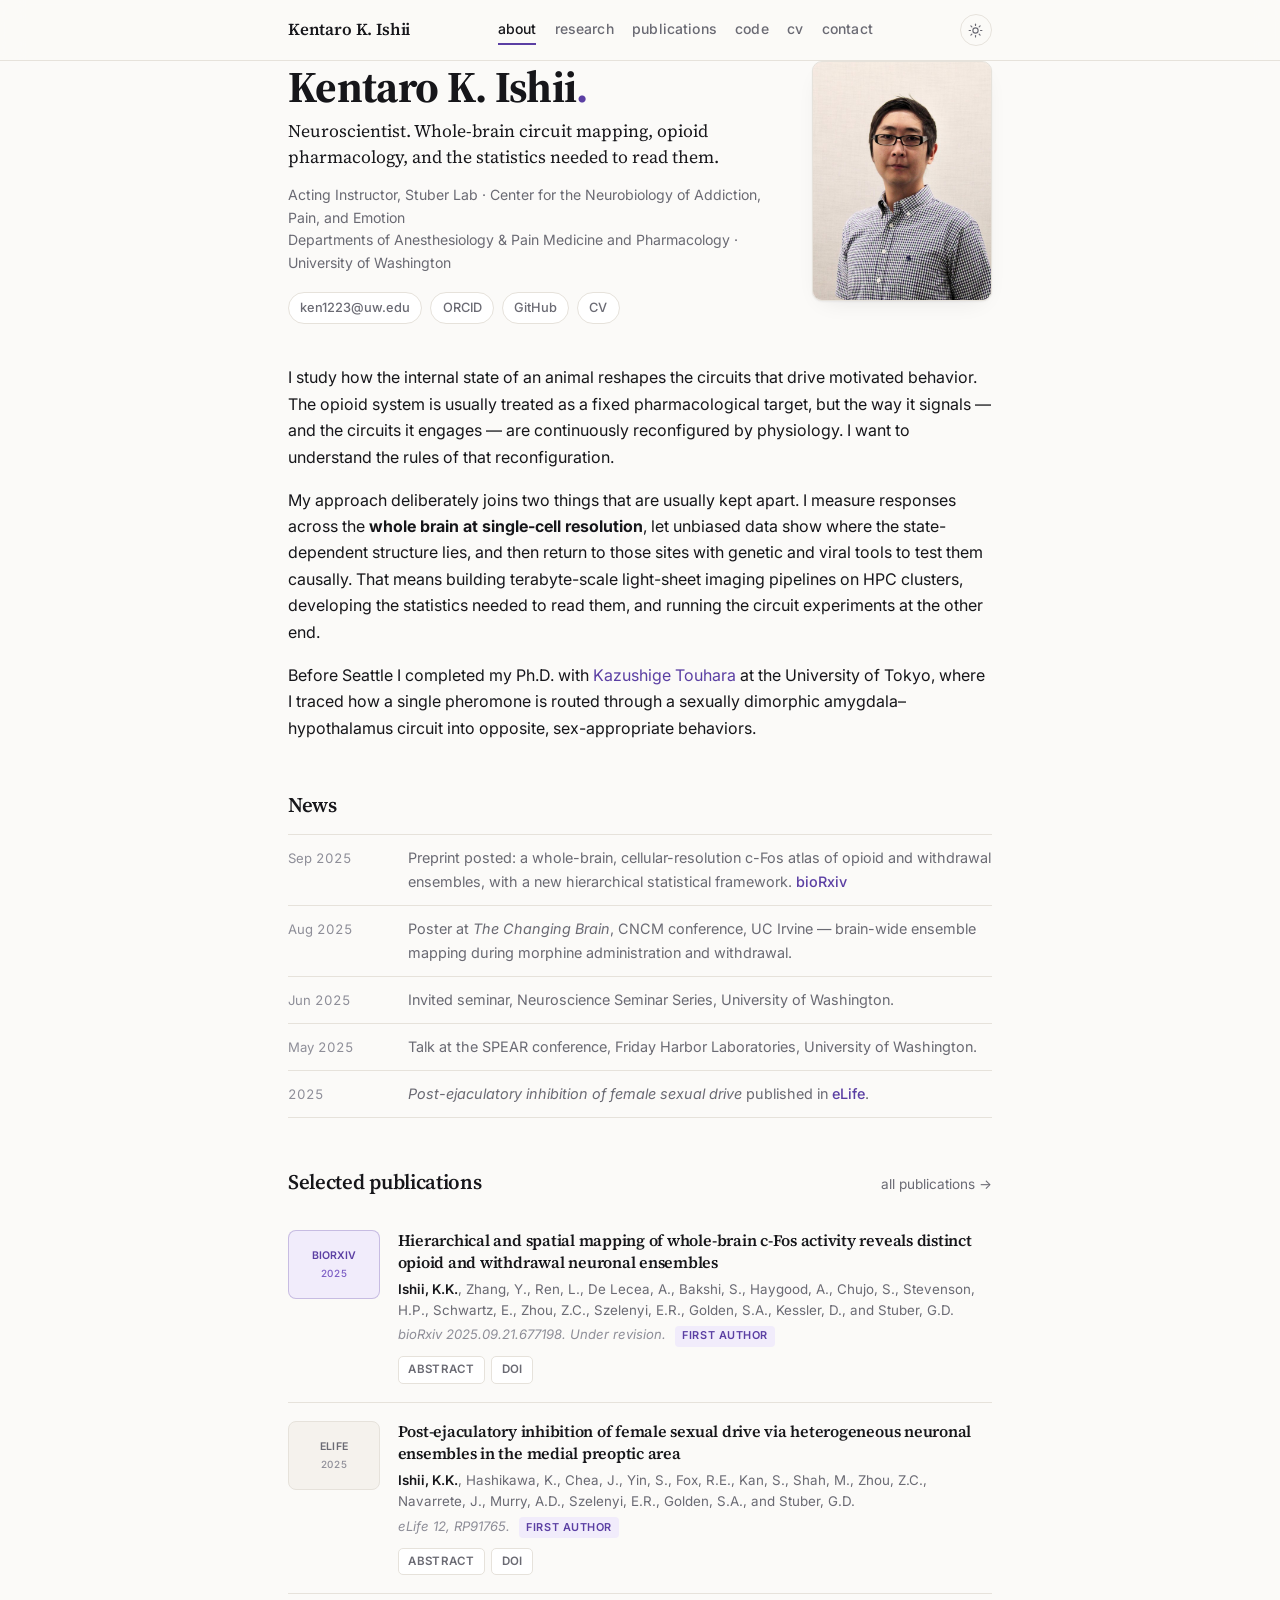
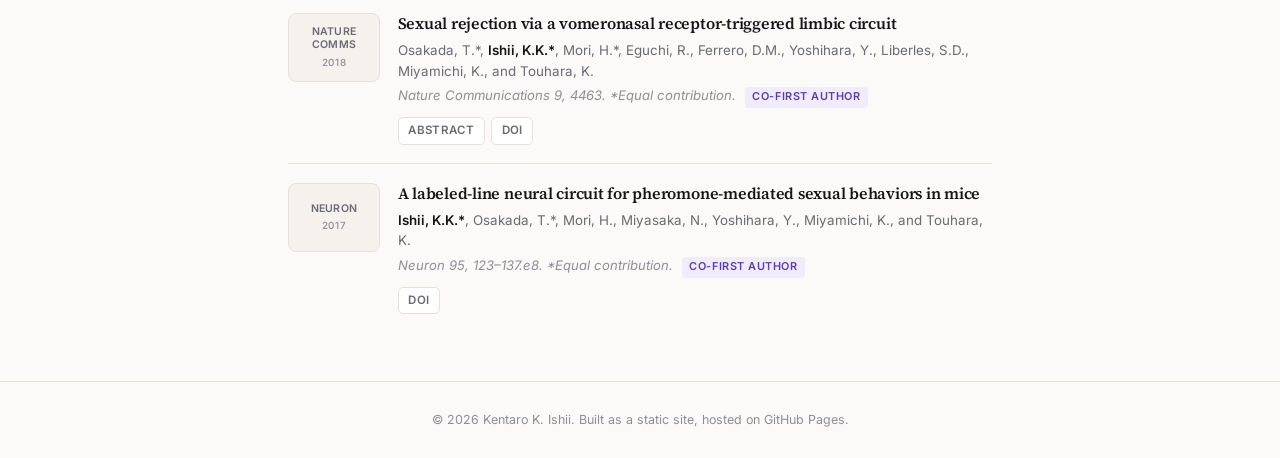
==== index.html @ fa26fb5e "Personal academic website" ====
<!doctype html>
<html lang="en">
<head>
<meta charset="utf-8">
<meta name="viewport" content="width=device-width, initial-scale=1">
<title>Kentaro K. Ishii</title>
<meta name="description" content="Neuroscientist at the University of Washington working on whole-brain circuit mapping, opioid pharmacology, and motivated behavior.">
<meta name="author" content="Kentaro K. Ishii">
<meta property="og:title" content="Kentaro K. Ishii">
<meta property="og:description" content="Neuroscientist at the University of Washington working on whole-brain circuit mapping, opioid pharmacology, and motivated behavior.">
<meta property="og:type" content="website">
<link rel="icon" href="data:image/svg+xml,<svg xmlns='http://www.w3.org/2000/svg' viewBox='0 0 100 100'><text y='.9em' font-size='90'>&#129504;</text></svg>">
<link rel="preconnect" href="https://fonts.googleapis.com">
<link rel="preconnect" href="https://fonts.gstatic.com" crossorigin>
<link href="https://fonts.googleapis.com/css2?family=Inter:wght@400;500;600&family=Source+Serif+4:opsz,wght@8..60,400;8..60,600;8..60,700&display=swap" rel="stylesheet">
<link rel="stylesheet" href="assets/css/style.css">
<script>
(function(){try{var t=localStorage.getItem('theme');if(t){document.documentElement.setAttribute('data-theme',t);}}catch(e){}})();
</script>
</head>
<body>
<a class="skip" href="#main">Skip to content</a>
<header class="site-head">
  <div class="wrap head-inner">
    <a class="brand" href="index.html">Kentaro&nbsp;K.&nbsp;Ishii</a>
    <nav class="nav">
          <a href="index.html" class="active">about</a>
          <a href="research.html">research</a>
          <a href="publications.html">publications</a>
          <a href="code.html">code</a>
          <a href="cv.html">cv</a>
          <a href="contact.html">contact</a>
    </nav>
    <div class="head-ctrl">
      <button class="theme" aria-label="Toggle dark mode" title="Toggle dark mode">
        <svg class="ic-sun" viewBox="0 0 24 24" aria-hidden="true"><circle cx="12" cy="12" r="4.2"/><g><line x1="12" y1="1.8" x2="12" y2="4"/><line x1="12" y1="20" x2="12" y2="22.2"/><line x1="1.8" y1="12" x2="4" y2="12"/><line x1="20" y1="12" x2="22.2" y2="12"/><line x1="4.6" y1="4.6" x2="6.2" y2="6.2"/><line x1="17.8" y1="17.8" x2="19.4" y2="19.4"/><line x1="4.6" y1="19.4" x2="6.2" y2="17.8"/><line x1="17.8" y1="6.2" x2="19.4" y2="4.6"/></g></svg>
        <svg class="ic-moon" viewBox="0 0 24 24" aria-hidden="true"><path d="M20.5 14.5A8.6 8.6 0 0 1 9.5 3.5a8.6 8.6 0 1 0 11 11z"/></svg>
      </button>
      <button class="navtoggle" aria-label="Toggle navigation" aria-expanded="false">
        <span></span><span></span><span></span>
      </button>
    </div>
  </div>
</header>
<main id="main" class="wrap">

  <section class="hero">
    <div class="hero-text">
      <h1>Kentaro K. Ishii<span class="dot">.</span></h1>
      <p class="tagline">Neuroscientist. Whole-brain circuit mapping, opioid pharmacology, and the statistics needed to read them.</p>
      <p class="affil">Acting Instructor, Stuber Lab &middot; Center for the Neurobiology of Addiction, Pain, and Emotion<br>
      Departments of Anesthesiology &amp; Pain Medicine and Pharmacology &middot; University of Washington</p>
      <ul class="iconlinks">
        <li><a href="mailto:ken1223@uw.edu">ken1223@uw.edu</a></li>
        <li><a href="https://orcid.org/0000-0002-7956-0806" target="_blank" rel="noopener">ORCID</a></li>
        <li><a href="https://github.com/kenjp1223" target="_blank" rel="noopener">GitHub</a></li>
        <li><a href="cv.html">CV</a></li>
      </ul>
    </div>
    <figure class="portrait">
      <img src="assets/img/profile.jpg" alt="Kentaro K. Ishii" width="420" height="560">
    </figure>
  </section>

  <section class="prose">
    <p>I study how the internal state of an animal reshapes the circuits that drive motivated behavior. The opioid system is usually treated as a fixed pharmacological target, but the way it signals &mdash; and the circuits it engages &mdash; are continuously reconfigured by physiology. I want to understand the rules of that reconfiguration.</p>
    <p>My approach deliberately joins two things that are usually kept apart. I measure responses across the <strong>whole brain at single-cell resolution</strong>, let unbiased data show where the state-dependent structure lies, and then return to those sites with genetic and viral tools to test them causally. That means building terabyte-scale light-sheet imaging pipelines on HPC clusters, developing the statistics needed to read them, and running the circuit experiments at the other end.</p>
    <p>Before Seattle I completed my Ph.D. with <a href="https://www.bi.a.u-tokyo.ac.jp/cbc/" target="_blank" rel="noopener">Kazushige Touhara</a> at the University of Tokyo, where I traced how a single pheromone is routed through a sexually dimorphic amygdala&ndash;hypothalamus circuit into opposite, sex-appropriate behaviors.</p>
  </section>

  <section>
    <h2>News</h2>
    <ul class="news">
      <li><span class="date">Sep 2025</span><span class="what">Preprint posted: a whole-brain, cellular-resolution c-Fos atlas of opioid and withdrawal ensembles, with a new hierarchical statistical framework. <a href="https://doi.org/10.1101/2025.09.21.677198">bioRxiv</a></span></li>
      <li><span class="date">Aug 2025</span><span class="what">Poster at <em>The Changing Brain</em>, CNCM conference, UC Irvine — brain-wide ensemble mapping during morphine administration and withdrawal.</span></li>
      <li><span class="date">Jun 2025</span><span class="what">Invited seminar, Neuroscience Seminar Series, University of Washington.</span></li>
      <li><span class="date">May 2025</span><span class="what">Talk at the SPEAR conference, Friday Harbor Laboratories, University of Washington.</span></li>
      <li><span class="date">2025</span><span class="what"><em>Post-ejaculatory inhibition of female sexual drive</em> published in <a href="https://doi.org/10.7554/eLife.91765">eLife</a>.</span></li>
    </ul>
  </section>

  <section>
    <div class="sec-head">
      <h2>Selected publications</h2>
      <a class="more" href="publications.html">all publications &rarr;</a>
    </div>
    <ol class="pubs">
      <li class="pub">
        <div class="venue v-preprint"><span>bioRxiv</span><span class="vy">2025</span></div>
        <div class="pub-body">
          <h3 class="pub-title">Hierarchical and spatial mapping of whole-brain c-Fos activity reveals distinct opioid and withdrawal neuronal ensembles</h3>
          <p class="authors"><strong>Ishii, K.K.</strong>, Zhang, Y., Ren, L., De Lecea, A., Bakshi, S., Haygood, A., Chujo, S., Stevenson, H.P., Schwartz, E., Zhou, Z.C., Szelenyi, E.R., Golden, S.A., Kessler, D., and Stuber, G.D.</p>
          <p class="ref"><em>bioRxiv 2025.09.21.677198. Under revision.</em> <span class="role">First author</span></p>
          <div class="links"><button class="btn btn-abs" aria-expanded="false" aria-controls="abss0">Abstract</button><a class="btn" href="https://doi.org/10.1101/2025.09.21.677198" target="_blank" rel="noopener">DOI</a></div>
          <div class="abs" id="abss0" hidden><p>How opioid exposure and withdrawal states shape brain activity at the systems and circuit level remains poorly understood. Here, we use whole-brain, cellular-resolution c-Fos mapping to define brain-wide activity patterns and neuronal ensembles associated with morphine administration and withdrawal. To account for the brain's anatomically nested structure, we developed and applied a hierarchical statistical framework that detects region-specific changes in activity and outperforms conventional methods that treat brain regions as individual, unrelated units. These distributed signals formed ensembles with consistent and anatomically structured patterns of activity.</p></div>
        </div>
      </li>
      <li class="pub">
        <div class="venue v-journal"><span>eLife</span><span class="vy">2025</span></div>
        <div class="pub-body">
          <h3 class="pub-title">Post-ejaculatory inhibition of female sexual drive via heterogeneous neuronal ensembles in the medial preoptic area</h3>
          <p class="authors"><strong>Ishii, K.K.</strong>, Hashikawa, K., Chea, J., Yin, S., Fox, R.E., Kan, S., Shah, M., Zhou, Z.C., Navarrete, J., Murry, A.D., Szelenyi, E.R., Golden, S.A., and Stuber, G.D.</p>
          <p class="ref"><em>eLife 12, RP91765.</em> <span class="role">First author</span></p>
          <div class="links"><button class="btn btn-abs" aria-expanded="false" aria-controls="abss1">Abstract</button><a class="btn" href="https://doi.org/10.7554/eLife.91765" target="_blank" rel="noopener">DOI</a></div>
          <div class="abs" id="abss1" hidden><p>Male ejaculation acutely suppresses sexual motivation in male mice. In contrast, relatively little is known about how male ejaculation affects sexual motivation and sexual behavior in female mice. How the brain responds to the completion of mating is also unclear. Here, by using a self-paced mating assay, we first demonstrate that female mice show decreased sexual motivation acutely after experiencing male ejaculation. By using brain-wide analysis of activity-dependent labeling, we next pin-pointed the medial preoptic area as a brain region strongly activated during the post-ejaculatory period.</p></div>
        </div>
      </li>
      <li class="pub">
        <div class="venue v-journal"><span>Nature Comms</span><span class="vy">2018</span></div>
        <div class="pub-body">
          <h3 class="pub-title">Sexual rejection via a vomeronasal receptor-triggered limbic circuit</h3>
          <p class="authors">Osakada, T.*, <strong>Ishii, K.K.*</strong>, Mori, H.*, Eguchi, R., Ferrero, D.M., Yoshihara, Y., Liberles, S.D., Miyamichi, K., and Touhara, K.</p>
          <p class="ref"><em>Nature Communications 9, 4463. *Equal contribution.</em> <span class="role">Co-first author</span></p>
          <div class="links"><button class="btn btn-abs" aria-expanded="false" aria-controls="abss2">Abstract</button><a class="btn" href="https://doi.org/10.1038/s41467-018-07003-5" target="_blank" rel="noopener">DOI</a></div>
          <div class="abs" id="abss2" hidden><p>Mating drive is balanced by a need to safeguard resources for offspring, yet the neural basis for negative regulation of mating remains poorly understood. In rodents, pheromones critically regulate sexual behavior. Here, we observe suppression of adult female sexual behavior in mice by exocrine gland-secreting peptide 22 (ESP22), a lacrimal protein from juvenile mice. ESP22 activates a dedicated vomeronasal receptor, V2Rp4, and V2Rp4 knockout eliminates ESP22 effects on sexual behavior. Genetic tracing of ESP22-responsive neural circuits reveals a critical limbic system connection that inhibits reproductive behavior.</p></div>
        </div>
      </li>
      <li class="pub">
        <div class="venue v-journal"><span>Neuron</span><span class="vy">2017</span></div>
        <div class="pub-body">
          <h3 class="pub-title">A labeled-line neural circuit for pheromone-mediated sexual behaviors in mice</h3>
          <p class="authors"><strong>Ishii, K.K.*</strong>, Osakada, T.*, Mori, H., Miyasaka, N., Yoshihara, Y., Miyamichi, K., and Touhara, K.</p>
          <p class="ref"><em>Neuron 95, 123–137.e8. *Equal contribution.</em> <span class="role">Co-first author</span></p>
          <div class="links"><a class="btn" href="https://doi.org/10.1016/j.neuron.2017.05.038" target="_blank" rel="noopener">DOI</a></div>
          
        </div>
      </li>
    </ol>
  </section>
</main>
<footer class="site-foot">
  <div class="wrap">
    <p>&copy; 2026 Kentaro K. Ishii. Built as a static site, hosted on GitHub Pages.</p>
  </div>
</footer>
<script src="assets/js/main.js"></script>
</body>
</html>
---- assets/css/style.css ----
/* ------------------------------------------------------------------
   Kentaro K. Ishii — personal site
   Plain CSS, no build step. Edit the tokens below to restyle.
------------------------------------------------------------------- */

:root {
  --bg:        #fbfaf8;
  --surface:   #ffffff;
  --surface-2: #f5f2ed;
  --text:      #16161a;
  --muted:     #6a6a73;
  --faint:     #8e8e98;
  --border:    #e6e2db;
  --accent:    #5b3fa3;
  --accent-2:  #7a5bc4;
  --accent-bg: #f1ecfb;
  --shadow:    0 1px 2px rgba(20,18,30,.05), 0 8px 24px -12px rgba(20,18,30,.12);
  --radius:    10px;
  --maxw:      46rem;

  --sans: "Inter", -apple-system, BlinkMacSystemFont, "Segoe UI", Roboto, sans-serif;
  --serif: "Source Serif 4", Georgia, "Times New Roman", serif;
}

@media (prefers-color-scheme: dark) {
  :root:not([data-theme="light"]) {
    --bg:        #111114;
    --surface:   #18181d;
    --surface-2: #1f1f26;
    --text:      #e9e9ed;
    --muted:     #9c9ca7;
    --faint:     #7d7d88;
    --border:    #2b2b33;
    --accent:    #b49cf2;
    --accent-2:  #c9b6ff;
    --accent-bg: #211b33;
    --shadow:    0 1px 2px rgba(0,0,0,.4), 0 8px 24px -12px rgba(0,0,0,.6);
  }
}
:root[data-theme="dark"] {
  --bg:        #111114;
  --surface:   #18181d;
  --surface-2: #1f1f26;
  --text:      #e9e9ed;
  --muted:     #9c9ca7;
  --faint:     #7d7d88;
  --border:    #2b2b33;
  --accent:    #b49cf2;
  --accent-2:  #c9b6ff;
  --accent-bg: #211b33;
  --shadow:    0 1px 2px rgba(0,0,0,.4), 0 8px 24px -12px rgba(0,0,0,.6);
}

*, *::before, *::after { box-sizing: border-box; }

html { -webkit-text-size-adjust: 100%; scroll-behavior: smooth; }

body {
  margin: 0;
  background: var(--bg);
  color: var(--text);
  font-family: var(--sans);
  font-size: 1rem;
  line-height: 1.65;
  -webkit-font-smoothing: antialiased;
}

.wrap { width: 100%; max-width: var(--maxw); margin: 0 auto; padding: 0 16px; }

a { color: var(--accent); text-decoration: none; text-underline-offset: 3px; }
a:hover { text-decoration: underline; }

.skip {
  position: absolute; left: -9999px;
  background: var(--accent); color: #fff; padding: .6rem 1rem; border-radius: 0 0 8px 0; z-index: 99;
}
.skip:focus { left: 0; top: 0; }

/* ---------------------------------------------------------- header / nav */
.site-head {
  position: sticky; top: 0; z-index: 40;
  background: color-mix(in srgb, var(--bg) 88%, transparent);
  backdrop-filter: saturate(180%) blur(12px);
  -webkit-backdrop-filter: saturate(180%) blur(12px);
  border-bottom: 1px solid var(--border);
}
.head-inner {
  display: flex; align-items: center; justify-content: space-between;
  gap: 1rem; min-height: 60px; flex-wrap: wrap;
}
.brand {
  font-family: var(--serif); font-weight: 600; font-size: 1.05rem;
  color: var(--text); letter-spacing: -.01em; white-space: nowrap;
}
.brand:hover { color: var(--accent); text-decoration: none; }

.nav { display: flex; align-items: center; gap: 1.15rem; }
.head-ctrl { display: flex; align-items: center; gap: .4rem; }
.nav a {
  color: var(--muted); font-size: .875rem; font-weight: 500;
  padding: 2px 0; border-bottom: 2px solid transparent; letter-spacing: .01em;
}
.nav a:hover { color: var(--text); text-decoration: none; }
.nav a.active { color: var(--text); border-bottom-color: var(--accent); }

.theme {
  background: none; border: 1px solid var(--border); border-radius: 50%;
  width: 32px; height: 32px; display: grid; place-items: center;
  cursor: pointer; color: var(--muted); padding: 0; flex: none;
}
.theme:hover { color: var(--accent); border-color: var(--accent); }
.theme svg { width: 15px; height: 15px; fill: none; stroke: currentColor; stroke-width: 1.8; stroke-linecap: round; }
.ic-moon { display: none; }
:root[data-theme="dark"] .ic-sun { display: none; }
:root[data-theme="dark"] .ic-moon { display: block; }
@media (prefers-color-scheme: dark) {
  :root:not([data-theme="light"]) .ic-sun { display: none; }
  :root:not([data-theme="light"]) .ic-moon { display: block; }
}

.navtoggle { display: none; background: none; border: 0; cursor: pointer; padding: 8px; }
.navtoggle span { display: block; width: 20px; height: 2px; background: var(--text); border-radius: 2px; margin: 4px 0; transition: .2s; }

/* ---------------------------------------------------------- main spacing */
main { padding: 3rem 16px 4rem; }
section { margin-bottom: 3.25rem; }
section:last-child { margin-bottom: 0; }

h1, h2, h3 { font-family: var(--serif); letter-spacing: -.015em; line-height: 1.2; }
h1 { font-size: clamp(2rem, 6vw, 2.75rem); font-weight: 700; margin: 0 0 .5rem; }
h2 { font-size: 1.3rem; font-weight: 600; margin: 0 0 1rem; }
h3 { font-size: 1.05rem; font-weight: 600; margin: 0 0 .3rem; }

.pagehead { margin-bottom: 2.5rem; }
.lede { color: var(--muted); font-size: 1.02rem; margin: 0; max-width: 40rem; }
.lede .btn-solid { margin-left: .25rem; }

.sec-head { display: flex; align-items: baseline; justify-content: space-between; gap: 1rem; margin-bottom: 1rem; }
.sec-head h2 { margin: 0; }
.more { font-size: .85rem; color: var(--muted); white-space: nowrap; }
.more:hover { color: var(--accent); }

.prose p { margin: 0 0 1.05rem; }
.prose p:last-child { margin-bottom: 0; }

/* ---------------------------------------------------------- hero */
.hero {
  display: grid; grid-template-columns: 1fr 180px; gap: 2.25rem;
  align-items: start; margin-bottom: 2.5rem;
}
.hero h1 { margin-bottom: .35rem; }
.dot { color: var(--accent); }
.tagline {
  font-family: var(--serif); font-size: 1.1rem; color: var(--text);
  margin: 0 0 .85rem; line-height: 1.45;
}
.affil { color: var(--muted); font-size: .88rem; margin: 0 0 1.1rem; line-height: 1.6; }

.iconlinks { list-style: none; display: flex; flex-wrap: wrap; gap: .5rem; padding: 0; margin: 0; }
.iconlinks a {
  display: inline-block; font-size: .8rem; font-weight: 500;
  padding: .3rem .7rem; border: 1px solid var(--border); border-radius: 999px;
  background: var(--surface); color: var(--muted);
}
.iconlinks a:hover { color: var(--accent); border-color: var(--accent); text-decoration: none; }

.portrait { margin: 0; }
.portrait img {
  width: 100%; height: auto; aspect-ratio: 3/4; object-fit: cover; object-position: center 18%;
  border-radius: var(--radius); border: 1px solid var(--border); box-shadow: var(--shadow);
  background: var(--surface-2); display: block;
}

/* ---------------------------------------------------------- news */
.news { list-style: none; padding: 0; margin: 0; border-top: 1px solid var(--border); }
.news li {
  display: grid; grid-template-columns: 6.5rem 1fr; gap: 1rem;
  padding: .7rem 0; border-bottom: 1px solid var(--border); font-size: .9rem;
}
.news .date { color: var(--faint); font-variant-numeric: tabular-nums; font-size: .82rem; padding-top: .1rem; }
.news .what { color: var(--muted); }
.news .what a { font-weight: 500; }

/* ---------------------------------------------------------- publications */
.pubs { list-style: none; padding: 0; margin: 0; counter-reset: pub; }
.yr {
  font-size: 1.6rem; font-weight: 700; color: var(--faint);
  margin: 2.5rem 0 .9rem; padding-bottom: .35rem; border-bottom: 1px solid var(--border);
}
.yr:first-of-type { margin-top: 0; }

.pub {
  display: grid; grid-template-columns: 92px 1fr; gap: 1.1rem;
  padding: 1.15rem 0; border-bottom: 1px solid var(--border);
}
.pub:last-child { border-bottom: 0; }

.venue {
  display: flex; flex-direction: column; align-items: center; justify-content: center;
  text-align: center; aspect-ratio: 4/3; border-radius: 8px; padding: .4rem;
  background: var(--surface-2); border: 1px solid var(--border);
  font-size: .66rem; font-weight: 600; line-height: 1.22; color: var(--muted);
  letter-spacing: .01em; text-transform: uppercase;
  overflow-wrap: anywhere; hyphens: auto;
}
.venue .vy { font-size: .62rem; font-weight: 500; color: var(--faint); margin-top: .25rem; letter-spacing: .06em; }
.v-preprint { background: var(--accent-bg); border-color: color-mix(in srgb, var(--accent) 28%, transparent); color: var(--accent); }
.v-preprint .vy { color: var(--accent-2); }

.pub-title { font-size: 1rem; line-height: 1.35; margin-bottom: .35rem; }
.authors { font-size: .835rem; color: var(--muted); margin: 0 0 .25rem; line-height: 1.55; }
.authors strong { color: var(--text); font-weight: 600; }
.ref { font-size: .82rem; color: var(--faint); margin: 0 0 .6rem; }
.role {
  display: inline-block; font-style: normal; font-size: .68rem; font-weight: 600;
  text-transform: uppercase; letter-spacing: .05em; color: var(--accent);
  background: var(--accent-bg); padding: .1rem .45rem; border-radius: 4px; margin-left: .35rem;
}

.links { display: flex; flex-wrap: wrap; gap: .4rem; }
.btn {
  font: inherit; font-size: .72rem; font-weight: 600; letter-spacing: .03em; text-transform: uppercase;
  padding: .25rem .6rem; border: 1px solid var(--border); border-radius: 5px;
  background: var(--surface); color: var(--muted); cursor: pointer; line-height: 1.5;
}
.btn:hover { color: var(--accent); border-color: var(--accent); text-decoration: none; }
.btn-abs[aria-expanded="true"] { background: var(--accent-bg); color: var(--accent); border-color: var(--accent); }
.btn-solid {
  background: var(--accent); color: #fff; border-color: var(--accent);
  text-transform: none; font-size: .78rem; padding: .35rem .8rem;
}
.btn-solid:hover { background: var(--accent-2); border-color: var(--accent-2); color: #fff; }

.abs {
  margin-top: .7rem; padding: .8rem .9rem; background: var(--surface-2);
  border-left: 2px solid var(--accent); border-radius: 0 6px 6px 0;
}
.abs p { margin: 0; font-size: .85rem; color: var(--muted); line-height: 1.6; }
.v-other { background: var(--surface); }

/* ---------------------------------------------------------- research */
.topics { display: grid; gap: 1.1rem; }
.topic {
  position: relative; background: var(--surface); border: 1px solid var(--border);
  border-radius: var(--radius); padding: 1.5rem 1.5rem 1.3rem; box-shadow: var(--shadow);
}
.tnum {
  font-family: var(--serif); font-size: .78rem; font-weight: 700; color: var(--accent);
  letter-spacing: .1em; display: block; margin-bottom: .4rem;
}
.topic h2 { font-size: 1.15rem; margin-bottom: .6rem; }
.topic p { font-size: .91rem; color: var(--muted); margin: 0 0 .8rem; }
.tags { display: flex; flex-wrap: wrap; gap: .35rem; margin: 0 0 .7rem !important; }
.tags span {
  font-size: .7rem; font-weight: 500; padding: .18rem .55rem; border-radius: 999px;
  background: var(--surface-2); color: var(--faint); border: 1px solid var(--border);
}
.tlink { margin: 0 !important; font-size: .82rem !important; }
.tlink a { font-weight: 500; }

.callout {
  background: var(--accent-bg); border: 1px solid color-mix(in srgb, var(--accent) 22%, transparent);
  border-radius: var(--radius); padding: 1.25rem 1.4rem;
}
.callout p { font-size: .91rem; margin: 0; }

/* ---------------------------------------------------------- code cards */
.cards { display: grid; gap: 1.1rem; }
.card {
  background: var(--surface); border: 1px solid var(--border);
  border-radius: var(--radius); padding: 1.4rem 1.5rem; box-shadow: var(--shadow);
}
.card h2 { font-size: 1.1rem; margin-bottom: .55rem; }
.card p { font-size: .91rem; color: var(--muted); margin: 0 0 .8rem; }
.repo { font-size: .82rem !important; margin: 0 !important; }
.repo code {
  font-family: ui-monospace, SFMono-Regular, Menlo, monospace; font-size: .76rem;
  background: var(--accent-bg); color: var(--accent); padding: .12rem .4rem; border-radius: 4px;
}
.plainlist { padding-left: 1.1rem; margin: 0; }
.plainlist li { font-size: .91rem; color: var(--muted); margin-bottom: .5rem; }
.plainlist strong { color: var(--text); }

/* ---------------------------------------------------------- cv */
.cv h2 {
  font-size: 1.05rem; text-transform: uppercase; letter-spacing: .08em;
  color: var(--faint); font-family: var(--sans); font-weight: 600;
  margin: 2.5rem 0 .9rem; padding-bottom: .4rem; border-bottom: 1px solid var(--border);
}
.cv h2:first-child { margin-top: 0; }
.cvtable { width: 100%; border-collapse: collapse; }
.cvtable td, .cvtable th { padding: .6rem 0; vertical-align: top; border-bottom: 1px solid var(--border); text-align: left; }
.cvtable tr:last-child td { border-bottom: 0; }
.cvtable th { font-size: .7rem; text-transform: uppercase; letter-spacing: .06em; color: var(--faint); font-weight: 600; }
.cvtable .y {
  width: 7.5rem; padding-right: 1rem; color: var(--faint);
  font-size: .8rem; font-variant-numeric: tabular-nums; white-space: nowrap;
}
.cvtable td strong { font-size: .93rem; font-weight: 600; display: block; }
.cvtable .pos { display: block; font-size: .83rem; color: var(--muted); margin-top: .15rem; line-height: 1.55; }
.cvtable .kind {
  display: inline-block; font-size: .66rem; font-weight: 600; text-transform: uppercase;
  letter-spacing: .05em; color: var(--accent); background: var(--accent-bg);
  padding: .1rem .4rem; border-radius: 4px; margin-right: .5rem;
}
.cvtable-3 .now { font-size: .82rem; color: var(--muted); width: 14rem; }
.cvtable td:nth-child(2) { font-size: .88rem; }

.pdfwrap h2 { font-size: 1.05rem; text-transform: uppercase; letter-spacing: .08em; color: var(--faint); font-family: var(--sans); font-weight: 600; }
.pdfview {
  width: 100%; height: 80vh; min-height: 520px; border: 1px solid var(--border);
  border-radius: var(--radius); background: var(--surface-2);
}

/* ---------------------------------------------------------- contact */
.contact { display: grid; grid-template-columns: 1fr 1fr; gap: 1.1rem; }
.ccard {
  background: var(--surface); border: 1px solid var(--border);
  border-radius: var(--radius); padding: 1.3rem 1.4rem; box-shadow: var(--shadow);
}
.ccard h2 {
  font-size: .72rem; text-transform: uppercase; letter-spacing: .08em;
  color: var(--faint); font-family: var(--sans); font-weight: 600; margin-bottom: .7rem;
}
.ccard p { margin: 0 0 .45rem; font-size: .9rem; color: var(--muted); line-height: 1.6; }
.ccard p:last-child { margin-bottom: 0; }
.note {
  font-size: .68rem; text-transform: uppercase; letter-spacing: .05em;
  color: var(--faint); margin-left: .35rem;
}

/* ---------------------------------------------------------- footer */
.site-foot { border-top: 1px solid var(--border); padding: 1.75rem 0; margin-top: 3rem; }
.site-foot p { margin: 0; font-size: .78rem; color: var(--faint); text-align: center; }

/* ---------------------------------------------------------- responsive */
@media (max-width: 680px) {
  main { padding-top: 2rem; }
  .hero { grid-template-columns: 1fr; gap: 1.5rem; }
  .portrait { max-width: 150px; order: -1; }
  .contact { grid-template-columns: 1fr; }
  .pub { grid-template-columns: 62px 1fr; gap: .9rem; }
  .venue { font-size: .6rem; }
  .venue .vy { font-size: .56rem; }
  .news li { grid-template-columns: 1fr; gap: .15rem; }
  .cvtable .y { width: 5.5rem; font-size: .76rem; }
  .cvtable-3 .now { width: auto; }
  .pdfview { height: 60vh; min-height: 380px; }

  .navtoggle { display: block; }
  .head-ctrl { order: 2; }
  .nav {
    order: 3; width: 100%; display: none; flex-direction: column;
    align-items: flex-start; gap: .75rem; padding: .25rem 0 1rem;
  }
  .nav.open { display: flex; }
  .nav a { font-size: .95rem; }
}

@media print {
  .site-head, .site-foot, .skip, .links, .theme { display: none !important; }
  body { background: #fff; color: #000; }
}
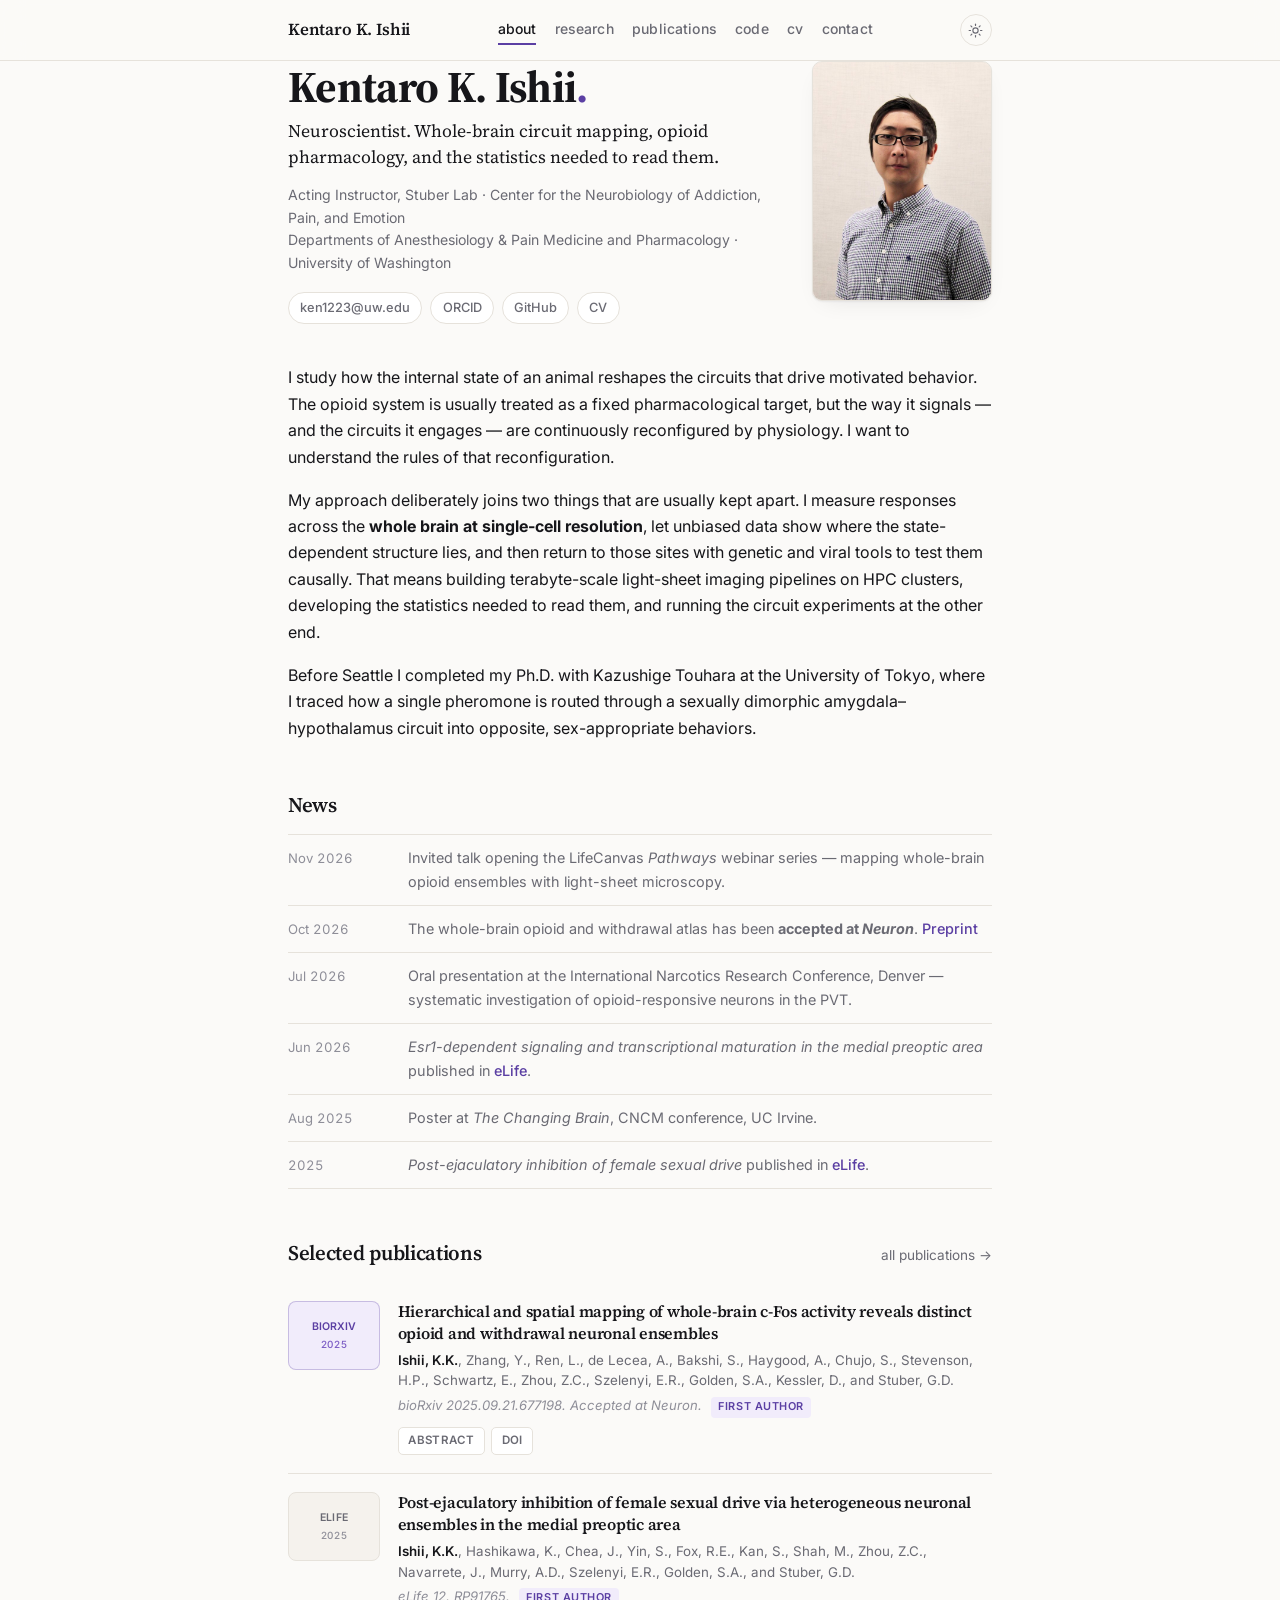
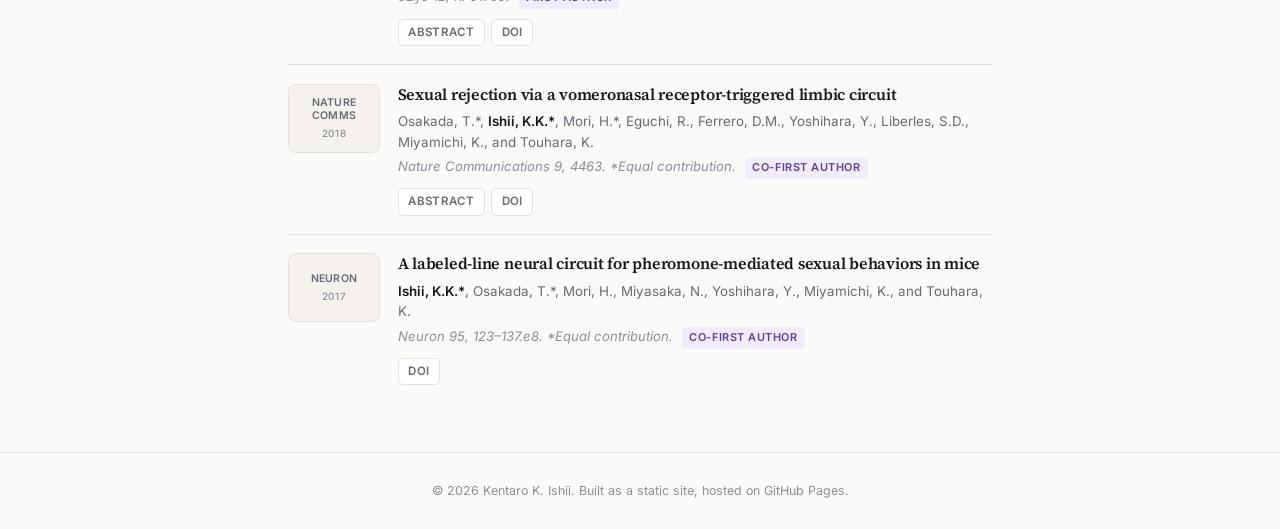
==== commit f113d53d: "Update CV to Oct 2026, add selected publications, lead with reproductive-states research theme" ====
--- a/index.html
+++ b/index.html
@@ -65,16 +65,17 @@
   <section class="prose">
     <p>I study how the internal state of an animal reshapes the circuits that drive motivated behavior. The opioid system is usually treated as a fixed pharmacological target, but the way it signals &mdash; and the circuits it engages &mdash; are continuously reconfigured by physiology. I want to understand the rules of that reconfiguration.</p>
     <p>My approach deliberately joins two things that are usually kept apart. I measure responses across the <strong>whole brain at single-cell resolution</strong>, let unbiased data show where the state-dependent structure lies, and then return to those sites with genetic and viral tools to test them causally. That means building terabyte-scale light-sheet imaging pipelines on HPC clusters, developing the statistics needed to read them, and running the circuit experiments at the other end.</p>
-    <p>Before Seattle I completed my Ph.D. with <a href="https://www.bi.a.u-tokyo.ac.jp/cbc/" target="_blank" rel="noopener">Kazushige Touhara</a> at the University of Tokyo, where I traced how a single pheromone is routed through a sexually dimorphic amygdala&ndash;hypothalamus circuit into opposite, sex-appropriate behaviors.</p>
+    <p>Before Seattle I completed my Ph.D. with Kazushige Touhara at the University of Tokyo, where I traced how a single pheromone is routed through a sexually dimorphic amygdala&ndash;hypothalamus circuit into opposite, sex-appropriate behaviors.</p>
   </section>
 
   <section>
     <h2>News</h2>
     <ul class="news">
-      <li><span class="date">Sep 2025</span><span class="what">Preprint posted: a whole-brain, cellular-resolution c-Fos atlas of opioid and withdrawal ensembles, with a new hierarchical statistical framework. <a href="https://doi.org/10.1101/2025.09.21.677198">bioRxiv</a></span></li>
-      <li><span class="date">Aug 2025</span><span class="what">Poster at <em>The Changing Brain</em>, CNCM conference, UC Irvine — brain-wide ensemble mapping during morphine administration and withdrawal.</span></li>
-      <li><span class="date">Jun 2025</span><span class="what">Invited seminar, Neuroscience Seminar Series, University of Washington.</span></li>
-      <li><span class="date">May 2025</span><span class="what">Talk at the SPEAR conference, Friday Harbor Laboratories, University of Washington.</span></li>
+      <li><span class="date">Nov 2026</span><span class="what">Invited talk opening the LifeCanvas <em>Pathways</em> webinar series — mapping whole-brain opioid ensembles with light-sheet microscopy.</span></li>
+      <li><span class="date">Oct 2026</span><span class="what">The whole-brain opioid and withdrawal atlas has been <strong>accepted at <em>Neuron</em></strong>. <a href="https://doi.org/10.1101/2025.09.21.677198">Preprint</a></span></li>
+      <li><span class="date">Jul 2026</span><span class="what">Oral presentation at the International Narcotics Research Conference, Denver — systematic investigation of opioid-responsive neurons in the PVT.</span></li>
+      <li><span class="date">Jun 2026</span><span class="what"><em>Esr1-dependent signaling and transcriptional maturation in the medial preoptic area</em> published in <a href="https://doi.org/10.7554/eLife.106347">eLife</a>.</span></li>
+      <li><span class="date">Aug 2025</span><span class="what">Poster at <em>The Changing Brain</em>, CNCM conference, UC Irvine.</span></li>
       <li><span class="date">2025</span><span class="what"><em>Post-ejaculatory inhibition of female sexual drive</em> published in <a href="https://doi.org/10.7554/eLife.91765">eLife</a>.</span></li>
     </ul>
   </section>
@@ -89,8 +90,8 @@
         <div class="venue v-preprint"><span>bioRxiv</span><span class="vy">2025</span></div>
         <div class="pub-body">
           <h3 class="pub-title">Hierarchical and spatial mapping of whole-brain c-Fos activity reveals distinct opioid and withdrawal neuronal ensembles</h3>
-          <p class="authors"><strong>Ishii, K.K.</strong>, Zhang, Y., Ren, L., De Lecea, A., Bakshi, S., Haygood, A., Chujo, S., Stevenson, H.P., Schwartz, E., Zhou, Z.C., Szelenyi, E.R., Golden, S.A., Kessler, D., and Stuber, G.D.</p>
-          <p class="ref"><em>bioRxiv 2025.09.21.677198. Under revision.</em> <span class="role">First author</span></p>
+          <p class="authors"><strong>Ishii, K.K.</strong>, Zhang, Y., Ren, L., de Lecea, A., Bakshi, S., Haygood, A., Chujo, S., Stevenson, H.P., Schwartz, E., Zhou, Z.C., Szelenyi, E.R., Golden, S.A., Kessler, D., and Stuber, G.D.</p>
+          <p class="ref"><em>bioRxiv 2025.09.21.677198. Accepted at Neuron.</em> <span class="role">First author</span></p>
           <div class="links"><button class="btn btn-abs" aria-expanded="false" aria-controls="abss0">Abstract</button><a class="btn" href="https://doi.org/10.1101/2025.09.21.677198" target="_blank" rel="noopener">DOI</a></div>
           <div class="abs" id="abss0" hidden><p>How opioid exposure and withdrawal states shape brain activity at the systems and circuit level remains poorly understood. Here, we use whole-brain, cellular-resolution c-Fos mapping to define brain-wide activity patterns and neuronal ensembles associated with morphine administration and withdrawal. To account for the brain's anatomically nested structure, we developed and applied a hierarchical statistical framework that detects region-specific changes in activity and outperforms conventional methods that treat brain regions as individual, unrelated units. These distributed signals formed ensembles with consistent and anatomically structured patterns of activity.</p></div>
         </div>
--- a/assets/css/style.css
+++ b/assets/css/style.css
@@ -238,6 +238,26 @@
 .abs p { margin: 0; font-size: .85rem; color: var(--muted); line-height: 1.6; }
 .v-other { background: var(--surface); }
 
+/* selected-publications block */
+.featured {
+  background: var(--surface); border: 1px solid var(--border);
+  border-radius: var(--radius); padding: .4rem 1.4rem 1rem; box-shadow: var(--shadow);
+  margin-bottom: 3rem;
+}
+.yr-sel {
+  font-family: var(--sans); font-size: .72rem; font-weight: 600;
+  text-transform: uppercase; letter-spacing: .1em; color: var(--accent);
+  border-bottom-color: color-mix(in srgb, var(--accent) 25%, transparent);
+  margin: 1.1rem 0 .3rem;
+}
+.featured .pub:last-child { border-bottom: 0; padding-bottom: .3rem; }
+.allhead {
+  font-size: .72rem; font-weight: 600; text-transform: uppercase; letter-spacing: .1em;
+  font-family: var(--sans); color: var(--faint);
+  margin: 0 0 1.4rem; padding-bottom: .4rem; border-bottom: 1px solid var(--border);
+}
+.allhead + .yr, .featured + section .yr { margin-top: 0; }
+
 /* ---------------------------------------------------------- research */
 .topics { display: grid; gap: 1.1rem; }
 .topic {
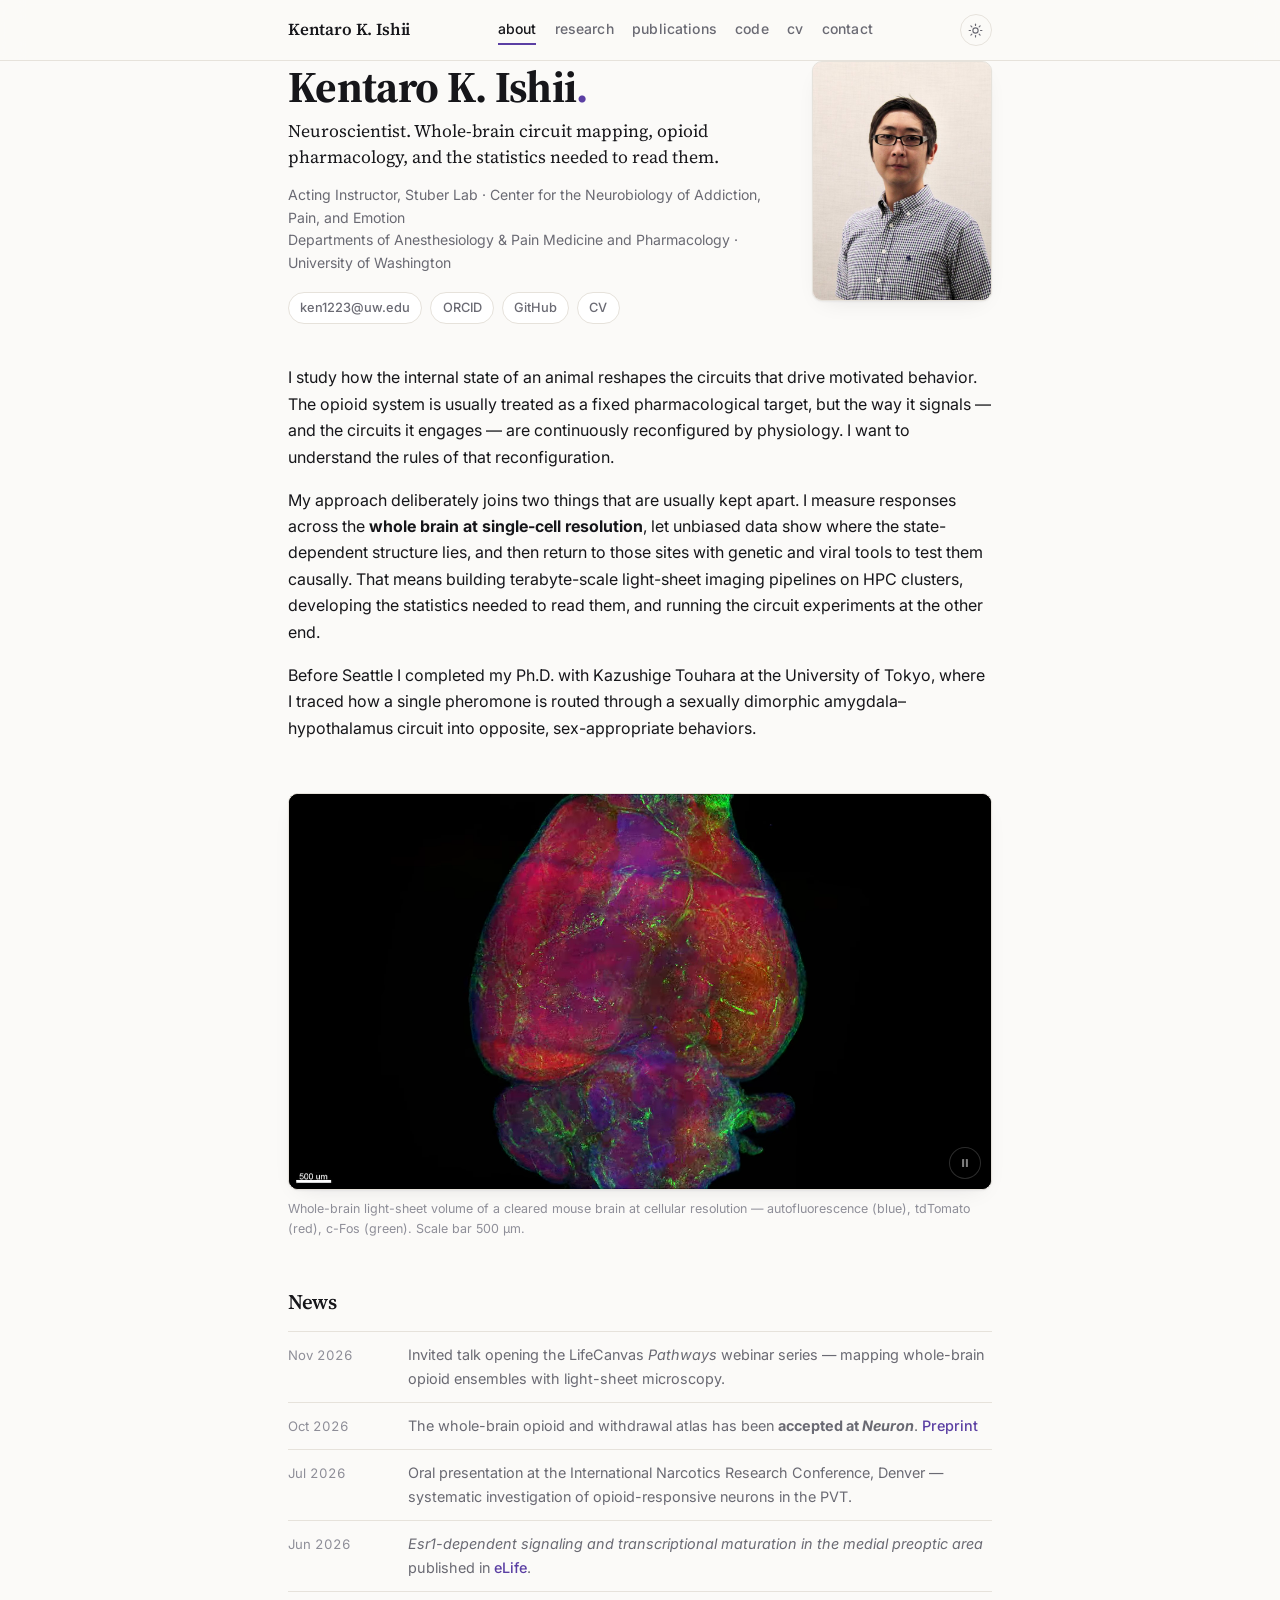
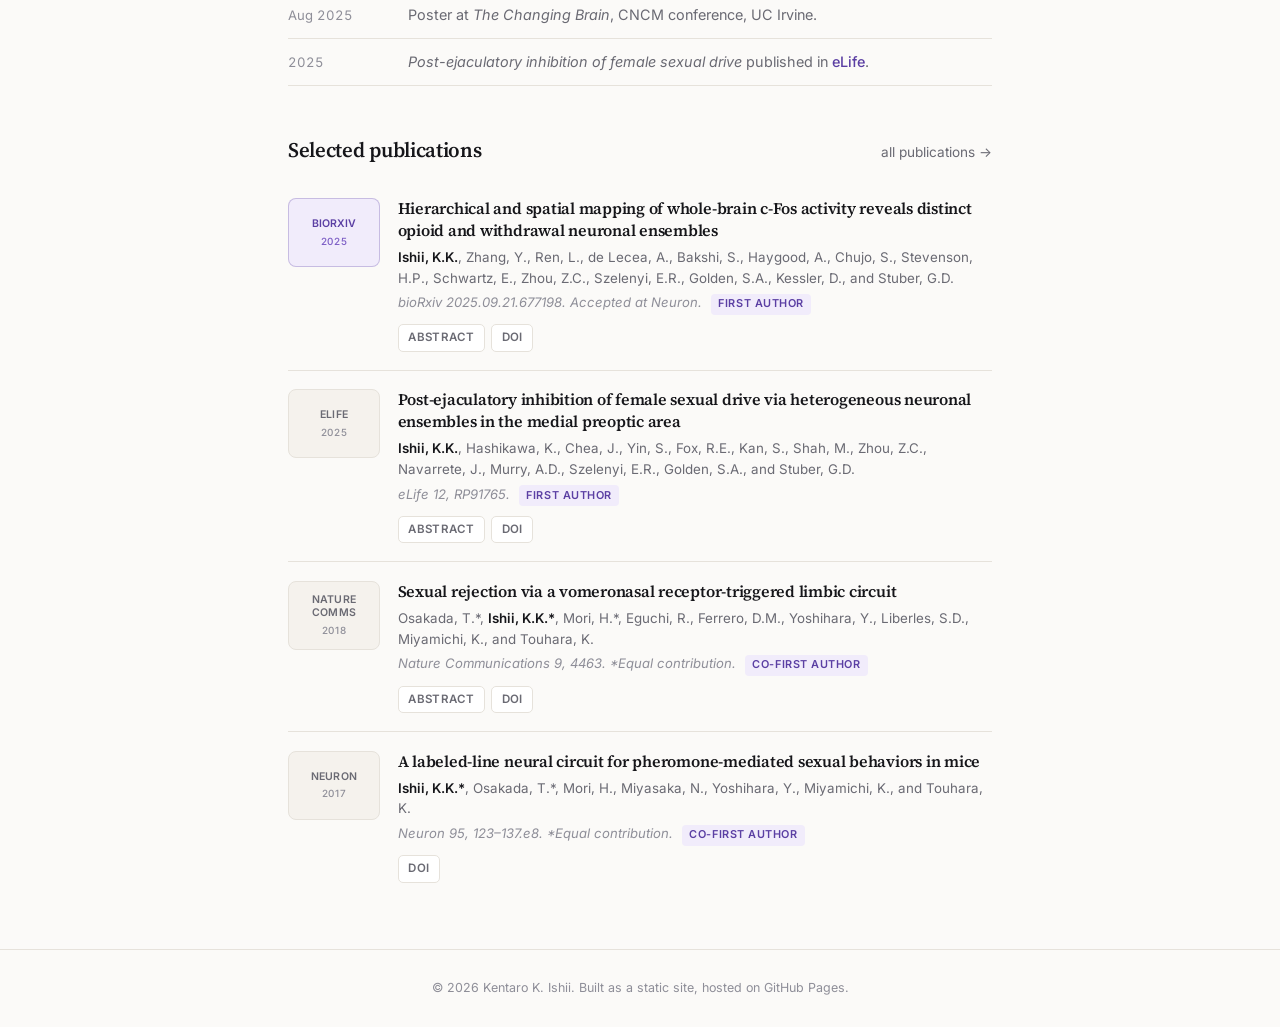
==== commit 74c9c3e0: "Add looping whole-brain light-sheet clip to home page" ====
--- a/index.html
+++ b/index.html
@@ -68,6 +68,22 @@
     <p>Before Seattle I completed my Ph.D. with Kazushige Touhara at the University of Tokyo, where I traced how a single pheromone is routed through a sexually dimorphic amygdala&ndash;hypothalamus circuit into opposite, sex-appropriate behaviors.</p>
   </section>
 
+  <figure class="reel">
+    <div class="reel-frame">
+      <video class="reel-vid" poster="assets/video/brain-poster.jpg"
+             muted loop playsinline preload="metadata"
+             aria-label="Rotating whole-brain light-sheet volume of a cleared mouse brain">
+        <source src="assets/video/brain.webm" type="video/webm">
+        <source src="assets/video/brain.mp4" type="video/mp4">
+      </video>
+      <button class="reel-toggle" aria-label="Pause animation" aria-pressed="false">
+        <svg class="ic-pause" viewBox="0 0 24 24" aria-hidden="true"><rect x="7" y="5" width="3.5" height="14" rx="1"/><rect x="13.5" y="5" width="3.5" height="14" rx="1"/></svg>
+        <svg class="ic-play" viewBox="0 0 24 24" aria-hidden="true"><path d="M8 5.5v13l11-6.5z"/></svg>
+      </button>
+    </div>
+    <figcaption>Whole-brain light-sheet volume of a cleared mouse brain at cellular resolution &mdash; autofluorescence (blue), tdTomato (red), c-Fos (green). Scale bar 500&nbsp;&micro;m.</figcaption>
+  </figure>
+
   <section>
     <h2>News</h2>
     <ul class="news">
--- a/assets/css/style.css
+++ b/assets/css/style.css
@@ -171,6 +171,33 @@
   background: var(--surface-2); display: block;
 }
 
+/* ---------------------------------------------------------- video reel */
+.reel { margin: 0 0 3.25rem; }
+.reel-frame {
+  position: relative; border-radius: var(--radius); overflow: hidden;
+  border: 1px solid var(--border); background: #000; line-height: 0;
+  box-shadow: var(--shadow);
+}
+.reel-vid { width: 100%; height: auto; aspect-ratio: 16/9; display: block; object-fit: cover; }
+.reel-toggle {
+  position: absolute; bottom: 10px; right: 10px;
+  width: 32px; height: 32px; border-radius: 50%; padding: 0;
+  display: grid; place-items: center; cursor: pointer;
+  background: rgba(0,0,0,.5); border: 1px solid rgba(255,255,255,.35);
+  color: #fff; backdrop-filter: blur(4px); -webkit-backdrop-filter: blur(4px);
+  opacity: .5; transition: opacity .18s;
+}
+.reel-frame:hover .reel-toggle, .reel-toggle:focus-visible { opacity: 1; }
+.reel-toggle svg { width: 14px; height: 14px; fill: currentColor; }
+.reel-toggle .ic-play { display: none; }
+.reel-toggle[aria-pressed="true"] .ic-play { display: block; }
+.reel-toggle[aria-pressed="true"] .ic-pause { display: none; }
+.reel figcaption {
+  font-size: .78rem; color: var(--faint); line-height: 1.55;
+  margin-top: .6rem; text-align: left;
+}
+@media (max-width: 680px) { .reel-toggle { opacity: 1; } }
+
 /* ---------------------------------------------------------- news */
 .news { list-style: none; padding: 0; margin: 0; border-top: 1px solid var(--border); }
 .news li {
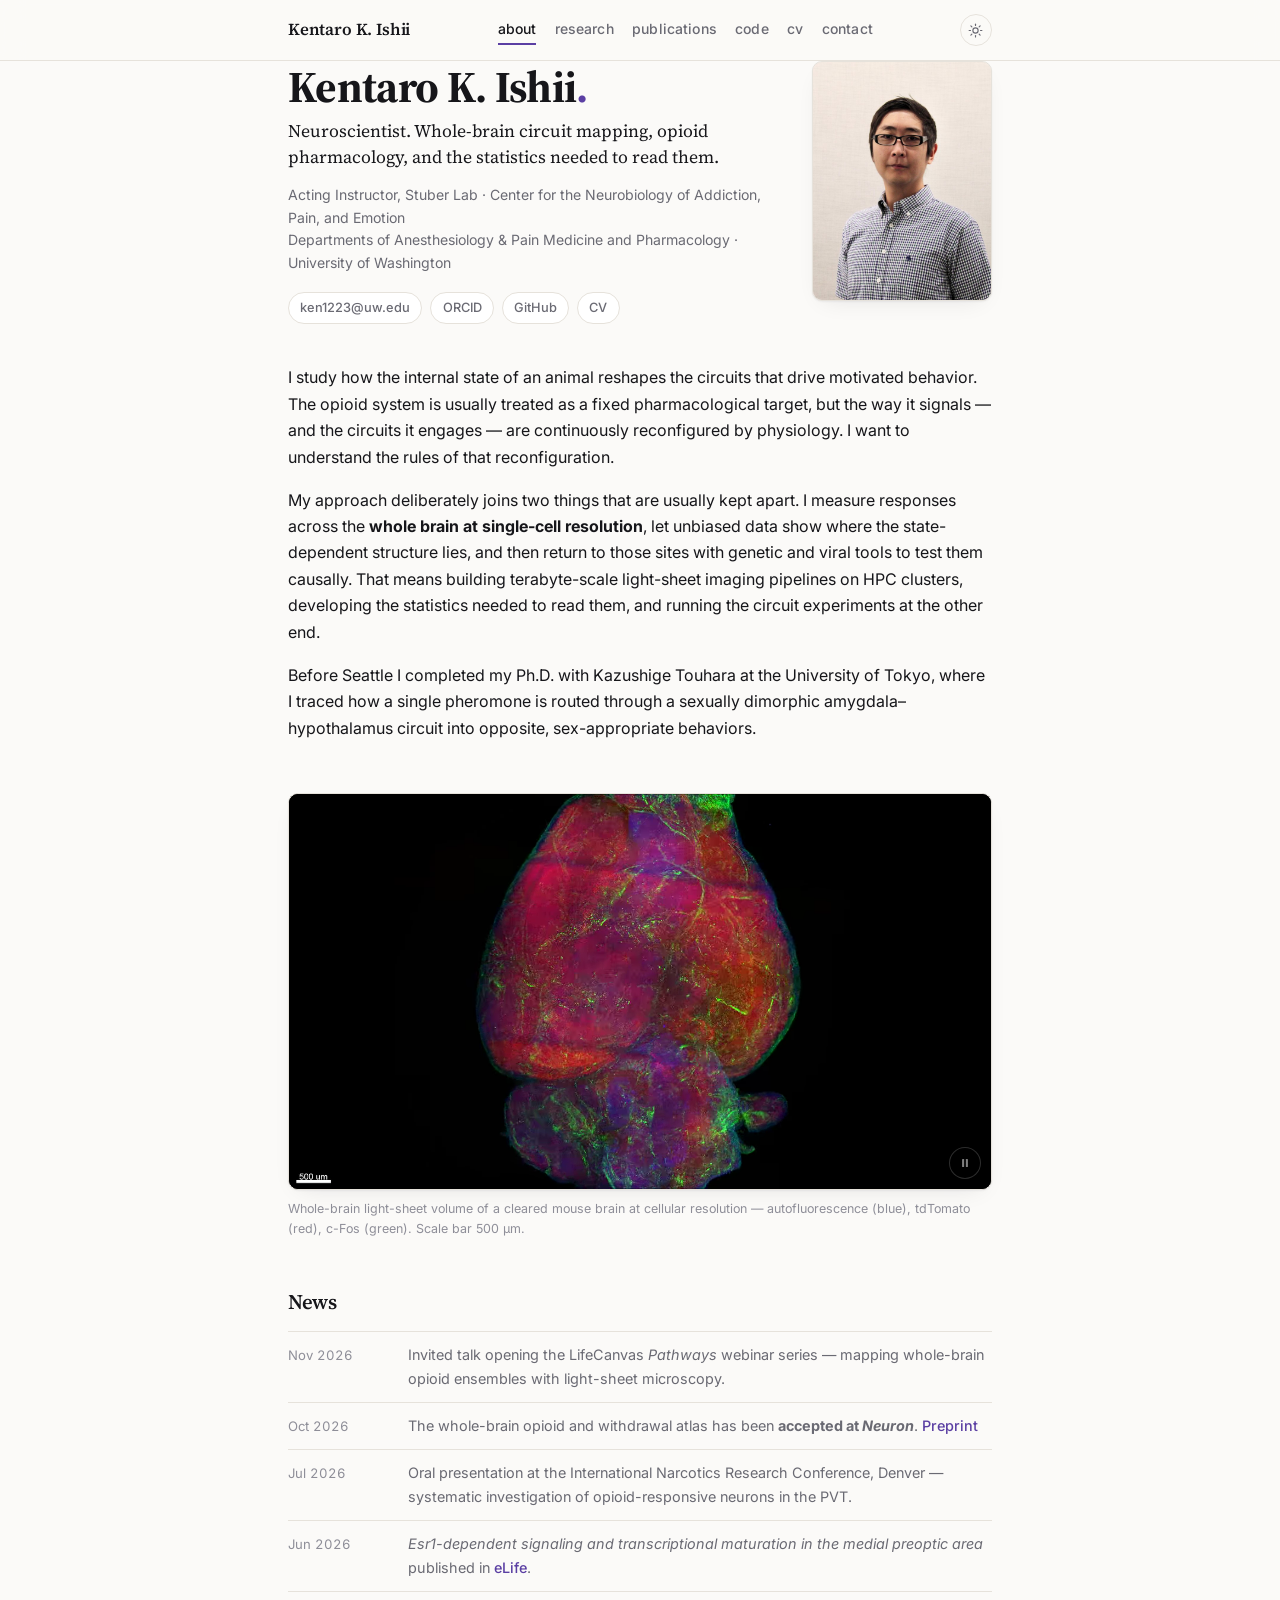
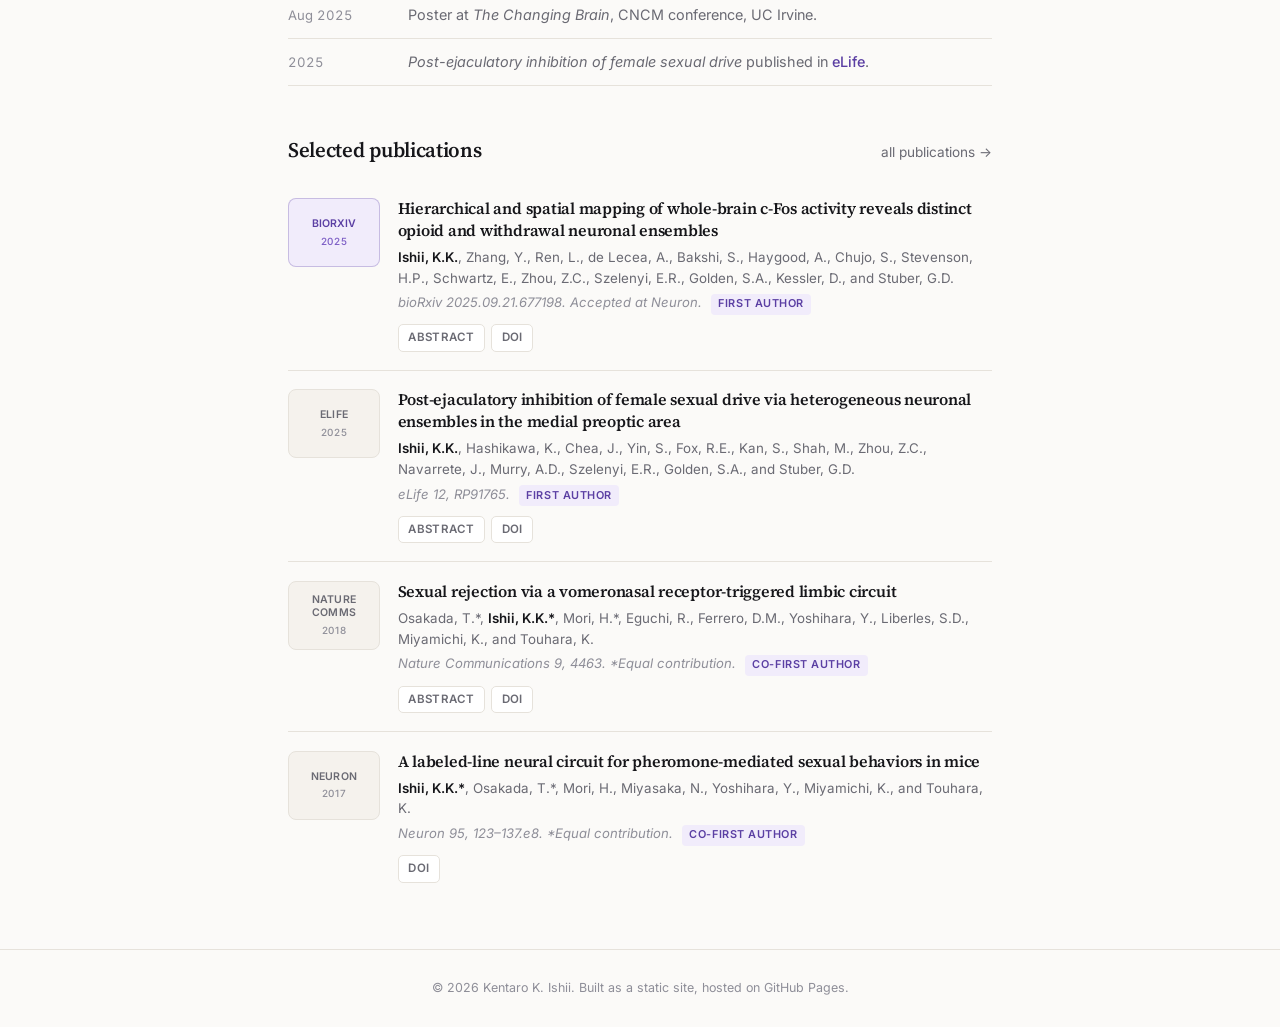
==== commit 060aa150: "Add sitemap, robots.txt, canonical URLs and Person structured data" ====
--- a/index.html
+++ b/index.html
@@ -6,9 +6,15 @@
 <title>Kentaro K. Ishii</title>
 <meta name="description" content="Neuroscientist at the University of Washington working on whole-brain circuit mapping, opioid pharmacology, and motivated behavior.">
 <meta name="author" content="Kentaro K. Ishii">
+<link rel="canonical" href="https://kenjp1223.github.io/">
 <meta property="og:title" content="Kentaro K. Ishii">
 <meta property="og:description" content="Neuroscientist at the University of Washington working on whole-brain circuit mapping, opioid pharmacology, and motivated behavior.">
 <meta property="og:type" content="website">
+<meta property="og:url" content="https://kenjp1223.github.io/">
+<meta property="og:image" content="https://kenjp1223.github.io/assets/video/brain-poster.jpg">
+<meta property="og:site_name" content="Kentaro K. Ishii">
+<meta name="twitter:card" content="summary_large_image">
+<meta name="twitter:image" content="https://kenjp1223.github.io/assets/video/brain-poster.jpg">
 <link rel="icon" href="data:image/svg+xml,<svg xmlns='http://www.w3.org/2000/svg' viewBox='0 0 100 100'><text y='.9em' font-size='90'>&#129504;</text></svg>">
 <link rel="preconnect" href="https://fonts.googleapis.com">
 <link rel="preconnect" href="https://fonts.gstatic.com" crossorigin>
@@ -43,6 +49,40 @@
   </div>
 </header>
 <main id="main" class="wrap">
+
+  <script type="application/ld+json">
+  {
+    "@context": "https://schema.org",
+    "@type": "Person",
+    "name": "Kentaro K. Ishii",
+    "givenName": "Kentaro",
+    "familyName": "Ishii",
+    "honorificSuffix": "Ph.D.",
+    "jobTitle": "Acting Instructor",
+    "url": "https://kenjp1223.github.io",
+    "image": "https://kenjp1223.github.io/assets/img/profile.jpg",
+    "email": "mailto:ken1223@uw.edu",
+    "worksFor": {
+      "@type": "Organization",
+      "name": "University of Washington",
+      "department": "Center for the Neurobiology of Addiction, Pain, and Emotion"
+    },
+    "alumniOf": {
+      "@type": "CollegeOrUniversity",
+      "name": "The University of Tokyo"
+    },
+    "knowsAbout": [
+      "Neuroscience", "Whole-brain imaging", "Light-sheet microscopy",
+      "Opioid pharmacology", "Neural circuits", "c-Fos mapping", "Neuroendocrinology"
+    ],
+    "knowsLanguage": ["en", "ja"],
+    "identifier": "https://orcid.org/0000-0002-7956-0806",
+    "sameAs": [
+      "https://orcid.org/0000-0002-7956-0806",
+      "https://github.com/kenjp1223"
+    ]
+  }
+  </script>
 
   <section class="hero">
     <div class="hero-text">
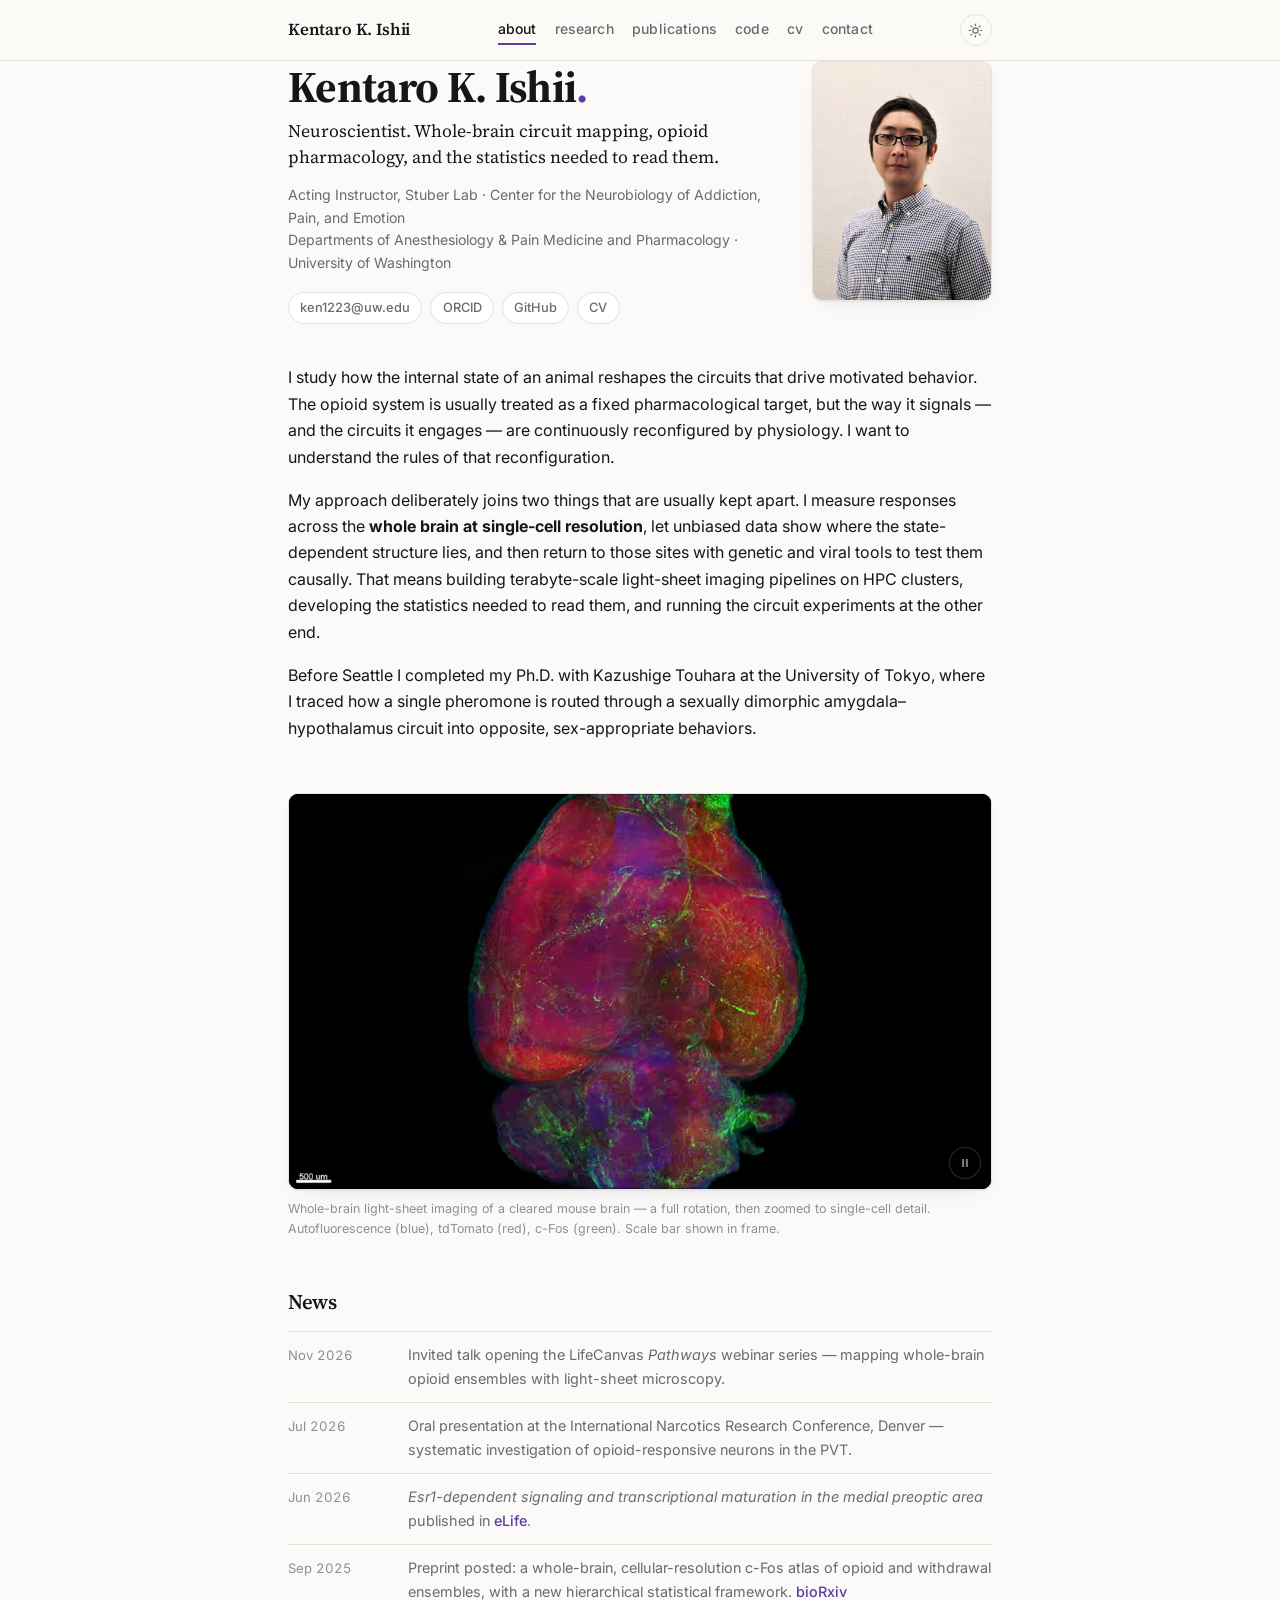
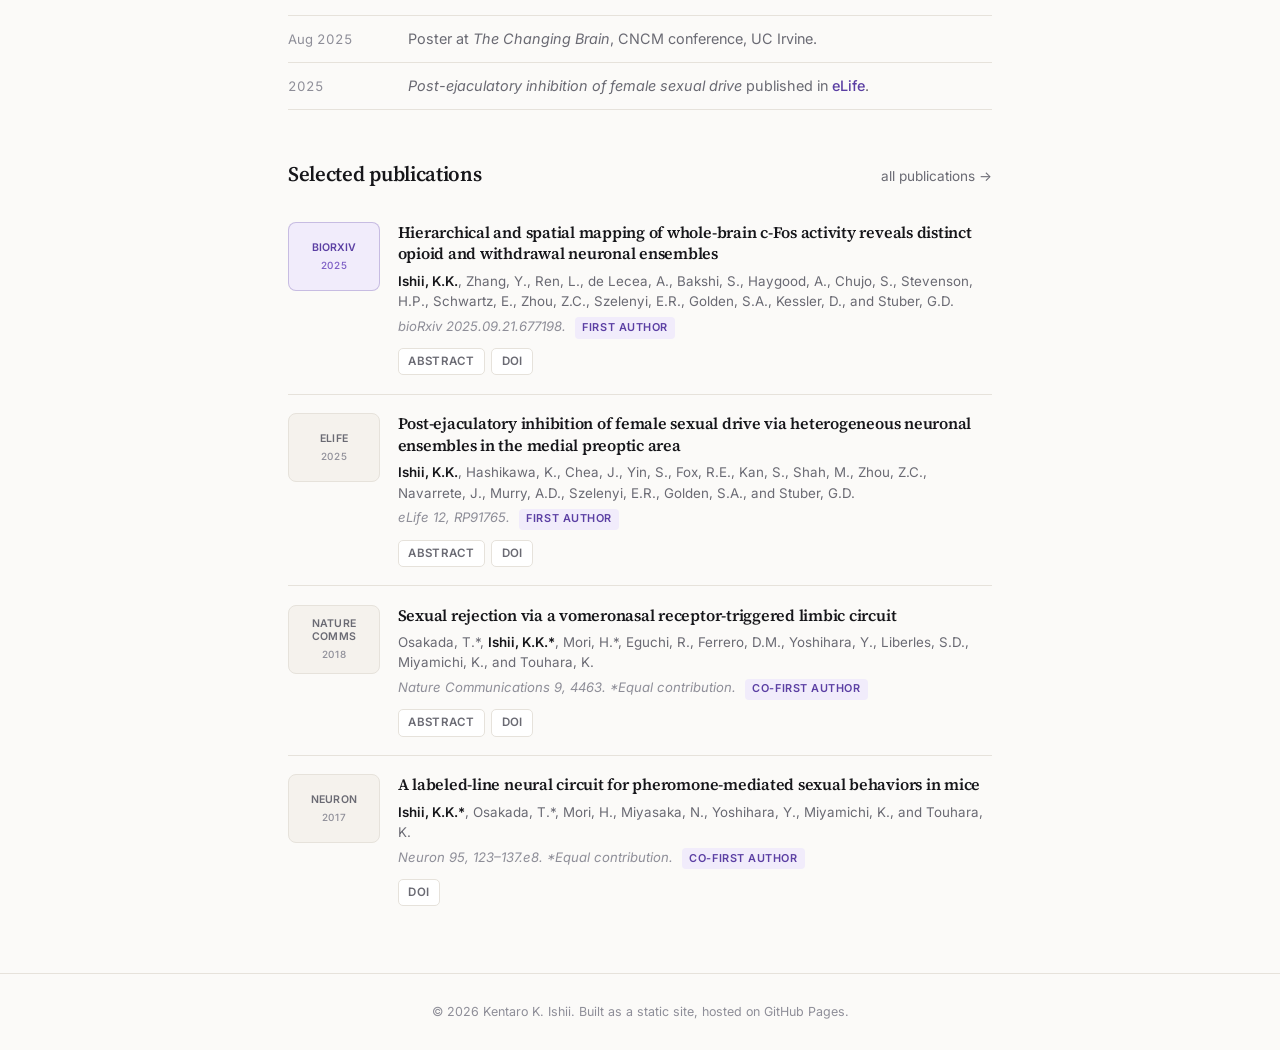
==== commit 5884a80d: "Full-length brain video, remove Neuron acceptance, add Search Console verification" ====
--- a/index.html
+++ b/index.html
@@ -121,16 +121,16 @@
         <svg class="ic-play" viewBox="0 0 24 24" aria-hidden="true"><path d="M8 5.5v13l11-6.5z"/></svg>
       </button>
     </div>
-    <figcaption>Whole-brain light-sheet volume of a cleared mouse brain at cellular resolution &mdash; autofluorescence (blue), tdTomato (red), c-Fos (green). Scale bar 500&nbsp;&micro;m.</figcaption>
+    <figcaption>Whole-brain light-sheet imaging of a cleared mouse brain &mdash; a full rotation, then zoomed to single-cell detail. Autofluorescence (blue), tdTomato (red), c-Fos (green). Scale bar shown in frame.</figcaption>
   </figure>
 
   <section>
     <h2>News</h2>
     <ul class="news">
       <li><span class="date">Nov 2026</span><span class="what">Invited talk opening the LifeCanvas <em>Pathways</em> webinar series — mapping whole-brain opioid ensembles with light-sheet microscopy.</span></li>
-      <li><span class="date">Oct 2026</span><span class="what">The whole-brain opioid and withdrawal atlas has been <strong>accepted at <em>Neuron</em></strong>. <a href="https://doi.org/10.1101/2025.09.21.677198">Preprint</a></span></li>
       <li><span class="date">Jul 2026</span><span class="what">Oral presentation at the International Narcotics Research Conference, Denver — systematic investigation of opioid-responsive neurons in the PVT.</span></li>
       <li><span class="date">Jun 2026</span><span class="what"><em>Esr1-dependent signaling and transcriptional maturation in the medial preoptic area</em> published in <a href="https://doi.org/10.7554/eLife.106347">eLife</a>.</span></li>
+      <li><span class="date">Sep 2025</span><span class="what">Preprint posted: a whole-brain, cellular-resolution c-Fos atlas of opioid and withdrawal ensembles, with a new hierarchical statistical framework. <a href="https://doi.org/10.1101/2025.09.21.677198">bioRxiv</a></span></li>
       <li><span class="date">Aug 2025</span><span class="what">Poster at <em>The Changing Brain</em>, CNCM conference, UC Irvine.</span></li>
       <li><span class="date">2025</span><span class="what"><em>Post-ejaculatory inhibition of female sexual drive</em> published in <a href="https://doi.org/10.7554/eLife.91765">eLife</a>.</span></li>
     </ul>
@@ -147,7 +147,7 @@
         <div class="pub-body">
           <h3 class="pub-title">Hierarchical and spatial mapping of whole-brain c-Fos activity reveals distinct opioid and withdrawal neuronal ensembles</h3>
           <p class="authors"><strong>Ishii, K.K.</strong>, Zhang, Y., Ren, L., de Lecea, A., Bakshi, S., Haygood, A., Chujo, S., Stevenson, H.P., Schwartz, E., Zhou, Z.C., Szelenyi, E.R., Golden, S.A., Kessler, D., and Stuber, G.D.</p>
-          <p class="ref"><em>bioRxiv 2025.09.21.677198. Accepted at Neuron.</em> <span class="role">First author</span></p>
+          <p class="ref"><em>bioRxiv 2025.09.21.677198.</em> <span class="role">First author</span></p>
           <div class="links"><button class="btn btn-abs" aria-expanded="false" aria-controls="abss0">Abstract</button><a class="btn" href="https://doi.org/10.1101/2025.09.21.677198" target="_blank" rel="noopener">DOI</a></div>
           <div class="abs" id="abss0" hidden><p>How opioid exposure and withdrawal states shape brain activity at the systems and circuit level remains poorly understood. Here, we use whole-brain, cellular-resolution c-Fos mapping to define brain-wide activity patterns and neuronal ensembles associated with morphine administration and withdrawal. To account for the brain's anatomically nested structure, we developed and applied a hierarchical statistical framework that detects region-specific changes in activity and outperforms conventional methods that treat brain regions as individual, unrelated units. These distributed signals formed ensembles with consistent and anatomically structured patterns of activity.</p></div>
         </div>
